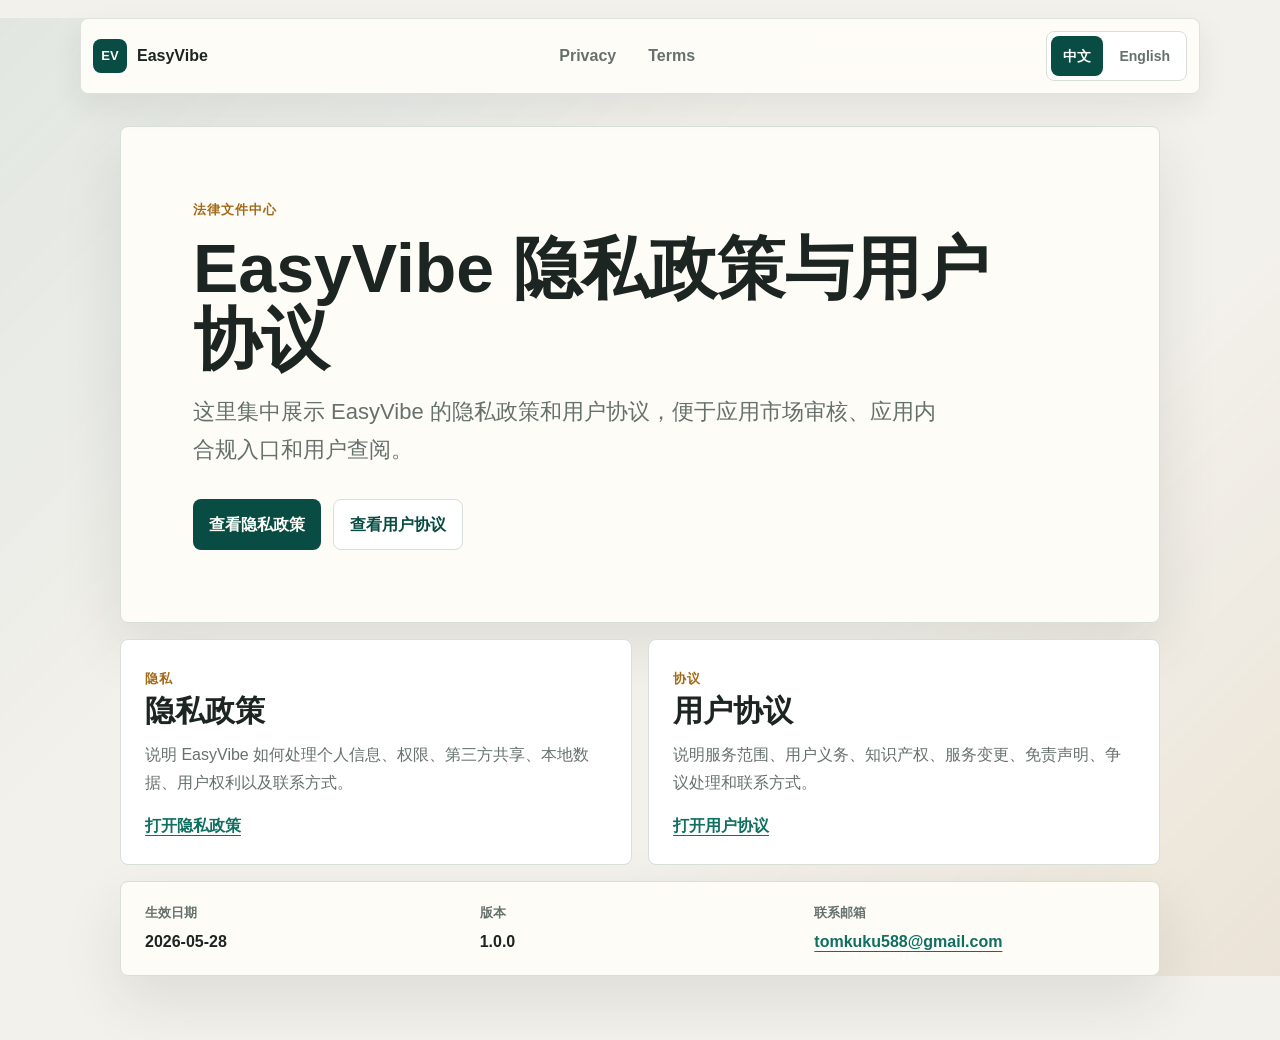
==== index.html @ d3340f9d "feat: 添加中英文隐私与用户协议页面" ====
<!doctype html>
<html lang="zh-CN">
<head>
  <meta charset="utf-8">
  <meta name="viewport" content="width=device-width, initial-scale=1">
  <meta name="description" content="EasyVibe privacy policy and user agreement with Chinese and English versions.">
  <meta name="localized-title" data-lang="zh" content="EasyVibe 法律文件">
  <meta name="localized-title" data-lang="en" content="EasyVibe Legal Documents">
  <title>EasyVibe 法律文件</title>
  <link rel="stylesheet" href="./assets/styles.css">
</head>
<body data-lang="zh" data-page="home">
  <header class="site-header">
    <a class="brand" href="./index.html" aria-label="EasyVibe legal home">
      <span class="brand-mark">EV</span>
      <span>EasyVibe</span>
    </a>
    <nav class="top-nav" aria-label="Legal document navigation">
      <a href="./privacy-policy.html">Privacy</a>
      <a href="./user-agreement.html">Terms</a>
    </nav>
    <div class="language-switch" aria-label="Language switch">
      <button type="button" data-lang-switch="zh">中文</button>
      <button type="button" data-lang-switch="en">English</button>
    </div>
  </header>

  <main class="home-shell">
    <section class="hero" data-lang-block="zh">
      <p class="eyebrow">法律文件中心</p>
      <h1>EasyVibe 隐私政策与用户协议</h1>
      <p class="lead">这里集中展示 EasyVibe 的隐私政策和用户协议，便于应用市场审核、应用内合规入口和用户查阅。</p>
      <div class="cta-row" aria-label="文档入口">
        <a class="button primary" href="./privacy-policy.html">查看隐私政策</a>
        <a class="button secondary" href="./user-agreement.html">查看用户协议</a>
      </div>
    </section>

    <section class="hero" data-lang-block="en">
      <p class="eyebrow">Legal Document Center</p>
      <h1>EasyVibe Privacy Policy and User Agreement</h1>
      <p class="lead">This page hosts EasyVibe's privacy policy and user agreement for app store review, in-app compliance links, and user access.</p>
      <div class="cta-row" aria-label="Document links">
        <a class="button primary" href="./privacy-policy.html">Privacy Policy</a>
        <a class="button secondary" href="./user-agreement.html">User Agreement</a>
      </div>
    </section>

    <section class="document-grid" aria-label="Document summary">
      <article class="document-card" data-lang-block="zh">
        <span class="card-kicker">隐私</span>
        <h2>隐私政策</h2>
        <p>说明 EasyVibe 如何处理个人信息、权限、第三方共享、本地数据、用户权利以及联系方式。</p>
        <a href="./privacy-policy.html">打开隐私政策</a>
      </article>
      <article class="document-card" data-lang-block="zh">
        <span class="card-kicker">协议</span>
        <h2>用户协议</h2>
        <p>说明服务范围、用户义务、知识产权、服务变更、免责声明、争议处理和联系方式。</p>
        <a href="./user-agreement.html">打开用户协议</a>
      </article>

      <article class="document-card" data-lang-block="en">
        <span class="card-kicker">Privacy</span>
        <h2>Privacy Policy</h2>
        <p>Explains how EasyVibe handles personal information, permissions, third-party sharing, local data, user rights, and contact channels.</p>
        <a href="./privacy-policy.html">Open Privacy Policy</a>
      </article>
      <article class="document-card" data-lang-block="en">
        <span class="card-kicker">Agreement</span>
        <h2>User Agreement</h2>
        <p>Explains service scope, user responsibilities, intellectual property, service changes, disclaimers, disputes, and contact channels.</p>
        <a href="./user-agreement.html">Open User Agreement</a>
      </article>
    </section>

    <section class="meta-panel">
      <dl data-lang-block="zh">
        <div>
          <dt>生效日期</dt>
          <dd>2026-05-28</dd>
        </div>
        <div>
          <dt>版本</dt>
          <dd>1.0.0</dd>
        </div>
        <div>
          <dt>联系邮箱</dt>
          <dd><a href="mailto:tomkuku588@gmail.com">tomkuku588@gmail.com</a></dd>
        </div>
      </dl>
      <dl data-lang-block="en">
        <div>
          <dt>Effective Date</dt>
          <dd>May 28, 2026</dd>
        </div>
        <div>
          <dt>Version</dt>
          <dd>1.0.0</dd>
        </div>
        <div>
          <dt>Contact</dt>
          <dd><a href="mailto:tomkuku588@gmail.com">tomkuku588@gmail.com</a></dd>
        </div>
      </dl>
    </section>
  </main>

  <script src="./assets/legal.js" defer></script>
</body>
</html>
---- assets/styles.css ----
:root {
  color-scheme: light;
  --bg: #f3f1ec;
  --surface: #fffdf8;
  --surface-strong: #ffffff;
  --ink: #1d2522;
  --muted: #66716c;
  --line: #d8ded8;
  --accent: #0f6f61;
  --accent-strong: #084c43;
  --accent-soft: #e4f1ed;
  --gold: #a36a16;
  --gold-soft: #fff1d8;
  --shadow: 0 24px 60px rgba(29, 37, 34, 0.10);
}

* {
  box-sizing: border-box;
}

html {
  background: var(--bg);
}

body {
  margin: 0;
  min-height: 100vh;
  background:
    linear-gradient(135deg, rgba(15, 111, 97, 0.08), transparent 38%),
    linear-gradient(315deg, rgba(163, 106, 22, 0.10), transparent 34%),
    var(--bg);
  color: var(--ink);
  font-family: "Segoe UI", "Noto Sans", "HarmonyOS Sans SC", "Microsoft YaHei", sans-serif;
  line-height: 1.72;
  letter-spacing: 0;
}

body[data-lang="zh"] [data-lang-block="en"],
body[data-lang="en"] [data-lang-block="zh"] {
  display: none !important;
}

a {
  color: var(--accent);
  font-weight: 700;
  text-underline-offset: 0.22em;
}

.site-header {
  position: sticky;
  top: 0;
  z-index: 10;
  display: grid;
  grid-template-columns: auto 1fr auto;
  align-items: center;
  gap: 18px;
  width: min(1120px, calc(100% - 32px));
  margin: 18px auto 0;
  padding: 12px;
  border: 1px solid rgba(216, 222, 216, 0.84);
  border-radius: 8px;
  background: rgba(255, 253, 248, 0.92);
  box-shadow: 0 12px 30px rgba(29, 37, 34, 0.08);
  backdrop-filter: blur(16px);
}

.brand {
  display: inline-flex;
  align-items: center;
  gap: 10px;
  color: var(--ink);
  text-decoration: none;
}

.brand-mark {
  display: inline-grid;
  width: 34px;
  height: 34px;
  place-items: center;
  border-radius: 8px;
  background: var(--accent-strong);
  color: #fffdf8;
  font-size: 13px;
  font-weight: 800;
  letter-spacing: 0;
}

.top-nav {
  display: flex;
  justify-content: center;
  gap: 8px;
}

.top-nav a,
.language-switch button,
.button {
  min-height: 40px;
  border-radius: 8px;
}

.top-nav a {
  display: inline-flex;
  align-items: center;
  padding: 8px 12px;
  color: var(--muted);
  text-decoration: none;
}

.top-nav a[aria-current="page"],
.top-nav a:hover {
  background: var(--accent-soft);
  color: var(--accent-strong);
}

.language-switch {
  display: inline-flex;
  gap: 4px;
  padding: 4px;
  border: 1px solid var(--line);
  border-radius: 8px;
  background: var(--surface-strong);
}

.language-switch button {
  border: 0;
  padding: 8px 12px;
  background: transparent;
  color: var(--muted);
  cursor: pointer;
  font: inherit;
  font-size: 14px;
  font-weight: 800;
}

.language-switch button[aria-pressed="true"] {
  background: var(--accent-strong);
  color: #fffdf8;
}

.home-shell,
.legal-shell {
  width: min(1040px, calc(100% - 32px));
  margin: 32px auto 64px;
}

.hero,
.legal-document,
.meta-panel {
  border: 1px solid var(--line);
  border-radius: 8px;
  background: rgba(255, 253, 248, 0.96);
  box-shadow: var(--shadow);
}

.hero {
  padding: clamp(32px, 7vw, 72px);
}

.eyebrow,
.card-kicker {
  margin: 0 0 12px;
  color: var(--gold);
  font-size: 13px;
  font-weight: 900;
  letter-spacing: 0.08em;
  text-transform: uppercase;
}

h1,
h2,
h3,
p {
  margin-top: 0;
}

h1 {
  max-width: 820px;
  margin-bottom: 18px;
  font-size: clamp(34px, 6vw, 68px);
  line-height: 1.04;
  letter-spacing: 0;
}

h2 {
  margin: 36px 0 12px;
  font-size: clamp(22px, 3vw, 30px);
  line-height: 1.25;
}

p,
li,
td,
th,
dd {
  font-size: 16px;
}

.lead {
  max-width: 760px;
  color: var(--muted);
  font-size: clamp(18px, 2.2vw, 22px);
}

.cta-row {
  display: flex;
  flex-wrap: wrap;
  gap: 12px;
  margin-top: 30px;
}

.button {
  display: inline-flex;
  align-items: center;
  justify-content: center;
  padding: 11px 16px;
  text-decoration: none;
}

.button.primary {
  background: var(--accent-strong);
  color: #fffdf8;
}

.button.secondary {
  border: 1px solid var(--line);
  background: var(--surface-strong);
  color: var(--accent-strong);
}

.document-grid {
  display: grid;
  grid-template-columns: repeat(2, minmax(0, 1fr));
  gap: 16px;
  margin-top: 16px;
}

.document-card {
  padding: 24px;
  border: 1px solid var(--line);
  border-radius: 8px;
  background: var(--surface-strong);
}

.document-card h2 {
  margin-top: 0;
}

.document-card p {
  color: var(--muted);
}

.meta-panel {
  margin-top: 16px;
  padding: 20px 24px;
}

.meta-panel dl,
.document-meta {
  display: grid;
  grid-template-columns: repeat(3, minmax(0, 1fr));
  gap: 14px;
  margin: 0;
}

dt {
  color: var(--muted);
  font-size: 13px;
  font-weight: 800;
  text-transform: uppercase;
}

dd {
  margin: 4px 0 0;
  font-weight: 700;
}

.legal-document {
  padding: clamp(24px, 5vw, 56px);
}

.document-header {
  padding-bottom: 24px;
  border-bottom: 1px solid var(--line);
}

.back-link {
  display: inline-flex;
  margin-bottom: 24px;
  text-decoration: none;
}

.notice {
  margin: 22px 0;
  padding: 16px 18px;
  border: 1px solid #edd1a4;
  border-radius: 8px;
  background: var(--gold-soft);
  color: #69430c;
  font-weight: 700;
}

section p,
section li {
  color: #33403b;
}

ul {
  padding-left: 1.2em;
}

li + li {
  margin-top: 8px;
}

.table-wrap {
  width: 100%;
  overflow-x: auto;
  border: 1px solid var(--line);
  border-radius: 8px;
}

table {
  width: 100%;
  min-width: 760px;
  border-collapse: collapse;
  background: var(--surface-strong);
}

th,
td {
  padding: 12px 14px;
  border-bottom: 1px solid var(--line);
  text-align: left;
  vertical-align: top;
}

th {
  background: var(--accent-soft);
  color: var(--accent-strong);
  font-weight: 900;
}

tr:last-child td {
  border-bottom: 0;
}

@media (max-width: 760px) {
  .site-header {
    position: static;
    grid-template-columns: 1fr;
    justify-items: stretch;
  }

  .top-nav {
    justify-content: flex-start;
    overflow-x: auto;
  }

  .language-switch {
    width: 100%;
  }

  .language-switch button {
    flex: 1;
  }

  .document-grid,
  .meta-panel dl,
  .document-meta {
    grid-template-columns: 1fr;
  }

  .home-shell,
  .legal-shell {
    width: min(100% - 20px, 1040px);
    margin-top: 14px;
  }

  .hero,
  .legal-document {
    padding: 24px 18px;
  }
}
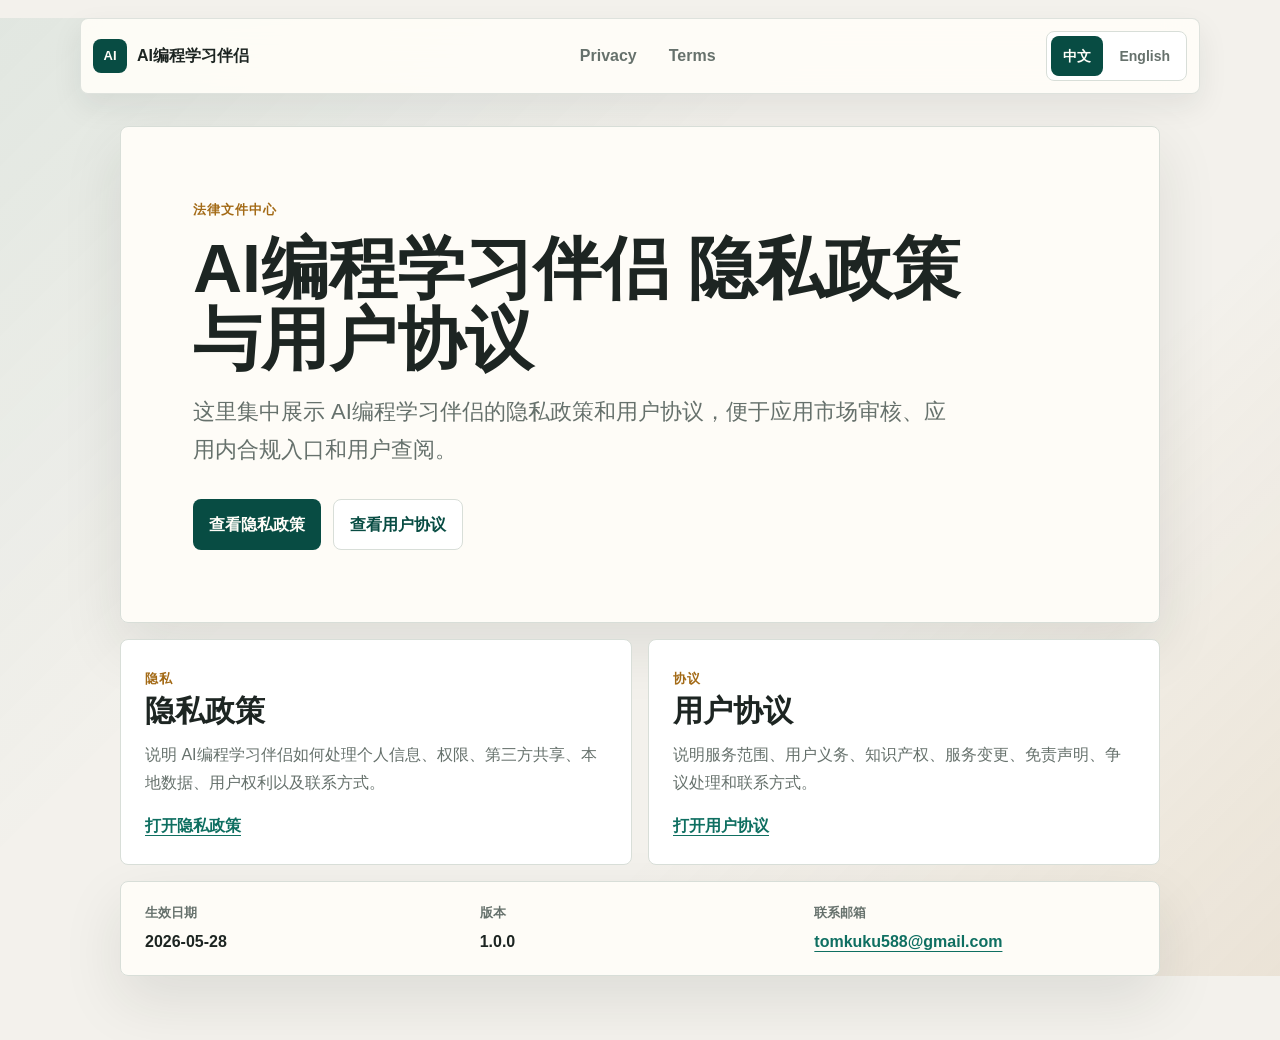
==== commit bdef0314: "fix: 更新应用名称为AI编程学习伴侣" ====
--- a/index.html
+++ b/index.html
@@ -3,17 +3,17 @@
 <head>
   <meta charset="utf-8">
   <meta name="viewport" content="width=device-width, initial-scale=1">
-  <meta name="description" content="EasyVibe privacy policy and user agreement with Chinese and English versions.">
-  <meta name="localized-title" data-lang="zh" content="EasyVibe 法律文件">
-  <meta name="localized-title" data-lang="en" content="EasyVibe Legal Documents">
-  <title>EasyVibe 法律文件</title>
+  <meta name="description" content="AI编程学习伴侣 privacy policy and user agreement with Chinese and English versions.">
+  <meta name="localized-title" data-lang="zh" content="AI编程学习伴侣 法律文件">
+  <meta name="localized-title" data-lang="en" content="AI编程学习伴侣 Legal Documents">
+  <title>AI编程学习伴侣 法律文件</title>
   <link rel="stylesheet" href="./assets/styles.css">
 </head>
 <body data-lang="zh" data-page="home">
   <header class="site-header">
-    <a class="brand" href="./index.html" aria-label="EasyVibe legal home">
-      <span class="brand-mark">EV</span>
-      <span>EasyVibe</span>
+    <a class="brand" href="./index.html" aria-label="AI编程学习伴侣 legal home">
+      <span class="brand-mark">AI</span>
+      <span>AI编程学习伴侣</span>
     </a>
     <nav class="top-nav" aria-label="Legal document navigation">
       <a href="./privacy-policy.html">Privacy</a>
@@ -28,8 +28,8 @@
   <main class="home-shell">
     <section class="hero" data-lang-block="zh">
       <p class="eyebrow">法律文件中心</p>
-      <h1>EasyVibe 隐私政策与用户协议</h1>
-      <p class="lead">这里集中展示 EasyVibe 的隐私政策和用户协议，便于应用市场审核、应用内合规入口和用户查阅。</p>
+      <h1>AI编程学习伴侣 隐私政策与用户协议</h1>
+      <p class="lead">这里集中展示 AI编程学习伴侣的隐私政策和用户协议，便于应用市场审核、应用内合规入口和用户查阅。</p>
       <div class="cta-row" aria-label="文档入口">
         <a class="button primary" href="./privacy-policy.html">查看隐私政策</a>
         <a class="button secondary" href="./user-agreement.html">查看用户协议</a>
@@ -38,8 +38,8 @@
 
     <section class="hero" data-lang-block="en">
       <p class="eyebrow">Legal Document Center</p>
-      <h1>EasyVibe Privacy Policy and User Agreement</h1>
-      <p class="lead">This page hosts EasyVibe's privacy policy and user agreement for app store review, in-app compliance links, and user access.</p>
+      <h1>AI编程学习伴侣 Privacy Policy and User Agreement</h1>
+      <p class="lead">This page hosts the privacy policy and user agreement for AI编程学习伴侣, supporting app store review, in-app compliance links, and user access.</p>
       <div class="cta-row" aria-label="Document links">
         <a class="button primary" href="./privacy-policy.html">Privacy Policy</a>
         <a class="button secondary" href="./user-agreement.html">User Agreement</a>
@@ -50,7 +50,7 @@
       <article class="document-card" data-lang-block="zh">
         <span class="card-kicker">隐私</span>
         <h2>隐私政策</h2>
-        <p>说明 EasyVibe 如何处理个人信息、权限、第三方共享、本地数据、用户权利以及联系方式。</p>
+        <p>说明 AI编程学习伴侣如何处理个人信息、权限、第三方共享、本地数据、用户权利以及联系方式。</p>
         <a href="./privacy-policy.html">打开隐私政策</a>
       </article>
       <article class="document-card" data-lang-block="zh">
@@ -63,7 +63,7 @@
       <article class="document-card" data-lang-block="en">
         <span class="card-kicker">Privacy</span>
         <h2>Privacy Policy</h2>
-        <p>Explains how EasyVibe handles personal information, permissions, third-party sharing, local data, user rights, and contact channels.</p>
+        <p>Explains how AI编程学习伴侣 handles personal information, permissions, third-party sharing, local data, user rights, and contact channels.</p>
         <a href="./privacy-policy.html">Open Privacy Policy</a>
       </article>
       <article class="document-card" data-lang-block="en">
